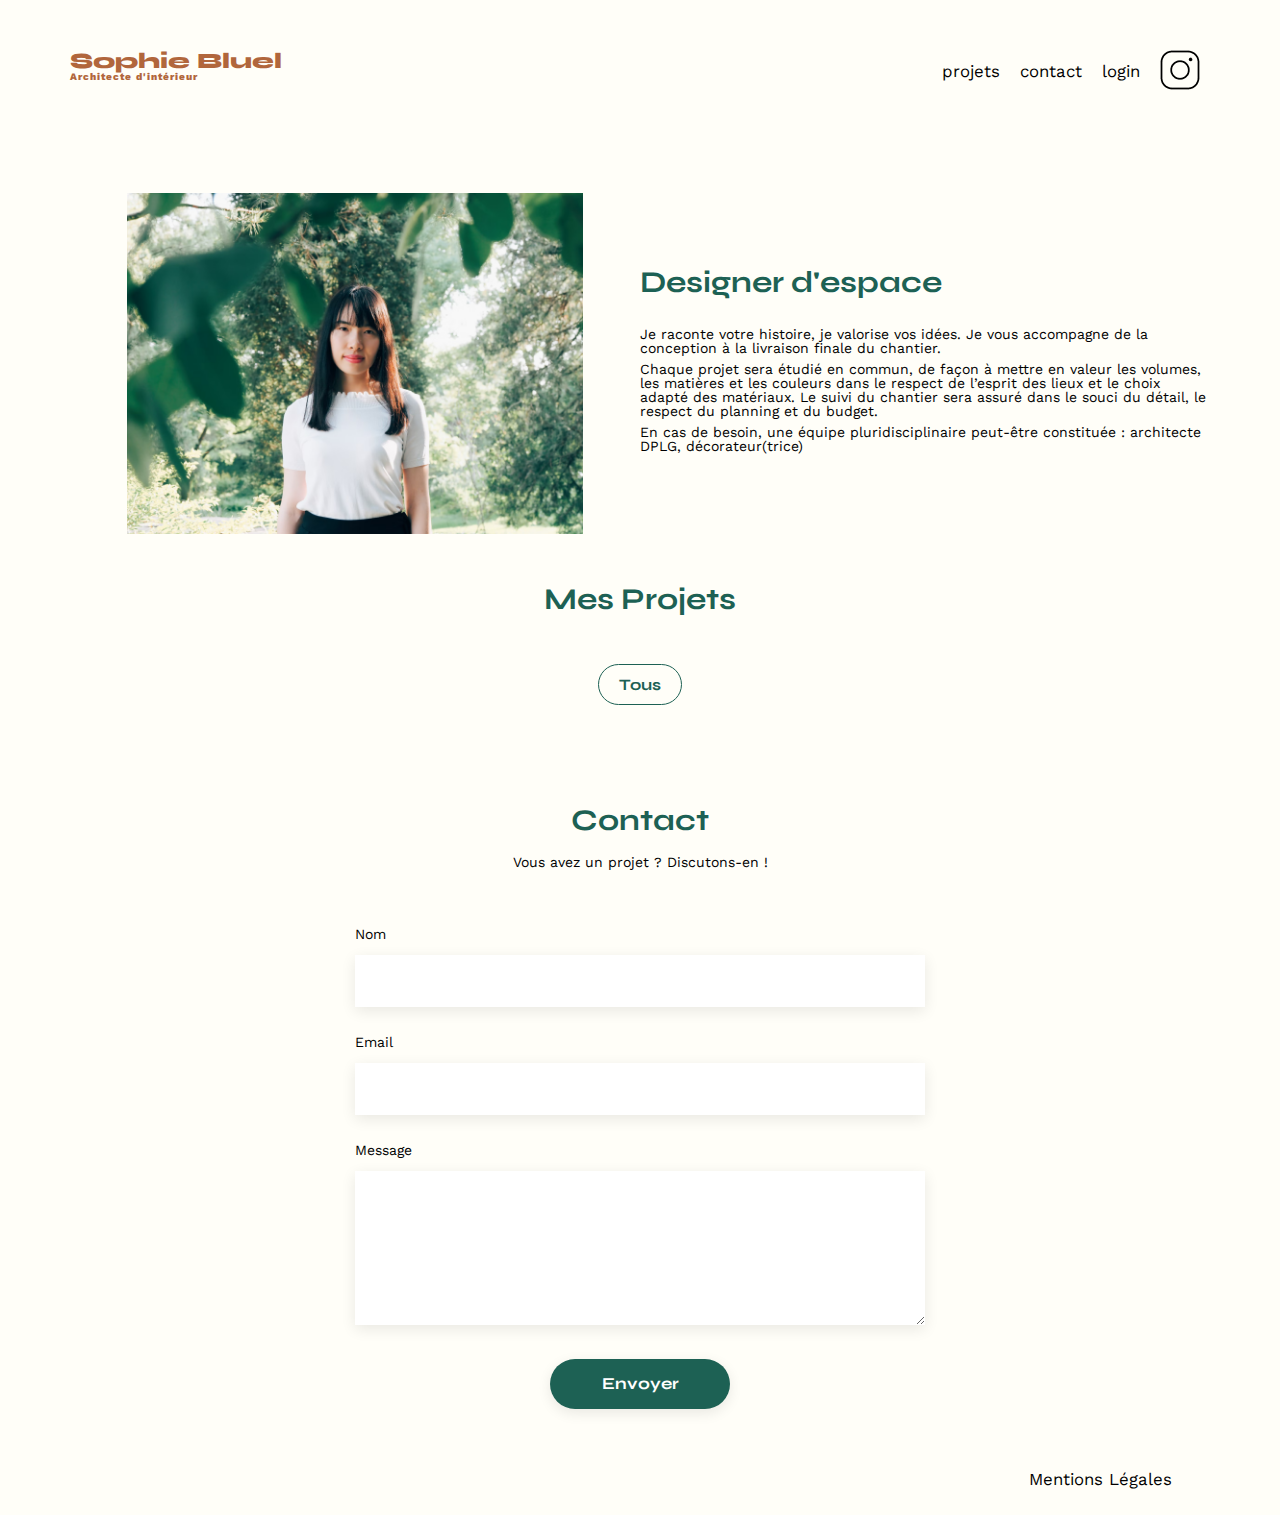
==== FrontEnd/index.html @ 3449b3fa "Front-end" ====
<!DOCTYPE html>
<html lang="fr">
<head>
	<meta charset="UTF-8">
	<title>Sophie Bluel - Architecte d'intérieur</title>
	<meta name="viewport" content="width=device-width, initial-scale=1.0">
	<link rel="preconnect" href="https://fonts.googleapis.com">
	<link rel="preconnect" href="https://fonts.gstatic.com" crossorigin>
	<link href="https://fonts.googleapis.com/css2?family=Syne:wght@700;800&family=Work+Sans&display=swap" rel="stylesheet">
	<meta name="description" content="">
	<link rel="stylesheet" href="./assets/style.css">
	<link rel="stylesheet" href="https://cdnjs.cloudflare.com/ajax/libs/font-awesome/6.2.1/css/all.min.css"
        integrity="sha512-MV7K8+y+gLIBoVD59lQIYicR65iaqukzvf/nwasF0nqhPay5w/9lJmVM2hMDcnK1OnMGCdVK+iQrJ7lzPJQd1w=="
        crossorigin="anonymous" referrerpolicy="no-referrer" />
	<link rel="icon" href="data:,">
    <script type="module" src="app.js"></script>
</head>
<body>
	<div id="modeedition">
		<a href="#"><i class="fa-solid fa-pen-to-square"></i><p>Mode édition</p></a>
	</div>
	<header>
		<h1>Sophie Bluel <span>Architecte d'intérieur</span></h1>
		<nav>
			<ul>
				<li><a href="#">projets</a></li>
				<li><a href="#">contact</a></li>
				<li id="login"><a href="login.html">login</a></li>
				<li id = "logout"><a href="#">logout</a></li>
				<li><img src="./assets/icons/instagram.png" alt="Instagram"></li>
			</ul>
		</nav>
	</header>
	<main>
		<section id="introduction">
			<figure>
				<img src="./assets/images/sophie-bluel.png" alt="">
			</figure>
			<article>
				<h2>Designer d'espace</h2>
				<p>Je raconte votre histoire, je valorise vos idées. Je vous accompagne de la conception à la livraison finale du chantier.</p>
				<p>Chaque projet sera étudié en commun, de façon à mettre en valeur les volumes, les matières et les couleurs dans le respect de l’esprit des lieux et le choix adapté des matériaux. Le suivi du chantier sera assuré dans le souci du détail, le respect du planning et du budget.</p>
				<p>En cas de besoin, une équipe pluridisciplinaire peut-être constituée : architecte DPLG, décorateur(trice)</p>
			</article>
		</section>
		<section id="portfolio">
			<div class="modifierprojets">
				<h2>Mes Projets</h2>
				<div id="modifier">
					<a href="#"><i class="fa-solid fa-pen-to-square"></i><p>Modifier</p></a>
				</div>
			</div>
			<div class="filtres">

			</div>
			<div class="gallery" id="gallery">

			</div>
		</section>
		<section id="contact">
			<h2>Contact</h2>
			<p>Vous avez un projet ? Discutons-en !</p>
			<form action="#" method="post">
				<label for="name">Nom</label>
				<input type="text" name="name" id="name">
				<label for="email">Email</label>
				<input type="email" name="email" id="email">
				<label for="message">Message</label>
				<textarea name="message" id="message" cols="30" rows="10"></textarea>
				<input type="submit" value="Envoyer">
			</form>
		</section>
		<div id="modale">
			<div class="modale">
				<div class="flecheetcroix">
					<i class="fa-solid fa-arrow-left cache"></i>
					<i class="fa-solid fa-xmark"></i>
				</div>
				<div class="galleriephoto">
					<h2>Galerie photo</h2>
					<div class="contenumodale">
							
					</div>
					<hr class="hrmodale1">
					<button class="btn-modale">Ajouter une photo</button>
				</div>
				<div class="ajoutphoto cache">
					<h2>Ajout Photo</h2>
					<div class="contenuajoutphoto">
							<form action="#" method="post" id="formajoutphoto">
								<div id="visualisationimage" class="cache">
									<img id="imagePreview" src="#" alt="Votre photo">
								</div>
								<div class="inputfile">
									<i class="fa-regular fa-image"></i>
									<button class="btn-inputfile" id="uploadButton">
										<span>+ Ajouter photo</span>
									</button>
									<input type="file" name="photo" id="photo" class="cache" accept="image/jpeg, image/png" required>
									<p>jpg, png : 4mo max</p>
								</div>
								<label for="titre">Titre</label>
								<input type="text" name="titre" id="titre" autocomplete="off" required>
								<label for="categorie">Catégorie</label>
								<input type="text" name="categorie" id="categorie" autocomplete="off" required>
								<hr class="hrmodale2">
								<button class="btn-valider" id="submitprojet">Valider</button>
							</form>
							<p id="messageErreurAjoutProjet"></p>
					</div>
				</div>
			</div>
		</div>
	</main>
	<footer>
		<nav>
			<ul>
				<li>Mentions Légales</li>
			</ul>
		</nav>
	</footer>
</body>
</html>
---- FrontEnd/assets/style.css ----
/* http://meyerweb.com/eric/tools/css/reset/
   v2.0 | 20110126
   License: none (public domain)
*/

html, body, div, span, applet, object, iframe,
h1, h2, h3, h4, h5, h6, p, blockquote, pre,
a, abbr, acronym, address, big, cite, code,
del, dfn, em, img, ins, kbd, q, s, samp,
small, strike, strong, sub, sup, tt, var,
b, u, i, center,
dl, dt, dd, ol, ul, li,
fieldset, form, label, legend,
table, caption, tbody, tfoot, thead, tr, th, td,
article, aside, canvas, details, embed,
figure, figcaption, footer, header, hgroup,
menu, nav, output, ruby, section, summary,
time, mark, audio, video {
	margin: 0;
	padding: 0;
	border: 0;
	font-size: 100%;
	font: inherit;
	vertical-align: baseline;
}

/* HTML5 display-role reset for older browsers */
article, aside, details, figcaption, figure,
footer, header, hgroup, menu, nav, section {
	display: block;
}

html {
	background-color: #FFFEF8;
	height: 100%;
	position: relative;
}

body {
	line-height: 1;
	height: 100%;
	display: flex;
    flex-direction: column;
}

ol, ul {
	list-style: none;
}

blockquote, q {
	quotes: none;
}

blockquote:before, blockquote:after,
q:before, q:after {
	content: '';
	content: none;
}

table {
	border-collapse: collapse;
	border-spacing: 0;
}

/** end reset css**/
main {
	flex: 1;
}

body {
	max-width: 1140px;
	margin:auto;
	font-family: 'Work Sans' ;
	font-size: 14px;
	height: 100%;
}

header {
	display: flex;
	justify-content: space-between;
	margin: 50px 0
}

section {
	margin: 50px 0
}

h1{
	display: flex;
	flex-direction: column;
	font-family: 'Syne';
	font-size: 22px;
	font-weight: 800;
	color: #B1663C
}

h1 > span {
	font-family: 'Work Sans';
	font-size:10px;
	letter-spacing: 0.1em;
;
}

h2{
	font-family: 'Syne';
	font-weight: 700;
	font-size: 30px;
	color: #1D6154
}

nav ul {
	display: flex;
	align-items: center;
	list-style-type: none;

}

nav li {
	padding: 0 10px;
	font-size: 1.2em;
}

li:hover {
	color: #B1663C;
	font-weight: 600;
}

a {
	text-decoration: none;
	cursor: pointer;
	color: black;
}

/************** Mode édition **************/

.cache {
	display: none !important;;
}

#modeedition a {
	display: flex;
	justify-content: center;
    padding: 10px;
    background-color: black;
    color: white;
    gap: 20px;
}

.modifierprojets {
	display: flex;
    justify-content: center;
	align-items: center;
    margin: 20px 0; 
}

.modifierprojets h2 {
	display: flex;
    align-items: center;
    position: relative;
	margin : 0px;
}

.modifierprojets a {
	display: flex;
	margin-left: 20px;
	align-items: center;
}

/********** Introduction ************/
#introduction {
	display: flex;
	align-items: center;
}

#introduction figure {
	flex: 1
}

#introduction img {
	display: block;
	margin: auto;
	width: 80%;
}

#introduction article {
	flex: 1
}

#introduction h2 {
	margin-bottom: 1em;
}

#introduction p {
	margin-bottom: 0.5em;
}


/********** Affichage modale **********/

#modale {
    display: none;
    position: absolute;
    z-index: 1;
    left: 0;
    top: 0;
    width: 100%;
    height: 100%;
    overflow: auto;
    background-color: rgba(0,0,0,0.4);
	justify-content: center; /* Centrer horizontalement */
    align-items: center;
}

.modale {
	display: flex;
	flex-direction: column;
    background-color: #fefefe;
    margin: 600px auto;
    padding: 20px;
    border: 1px solid #1D6154;
    width: 50%;
    text-align: center;
	gap:15px;
}

/************* Modale n°1 ***********/
.contenumodale {
	max-width: 100%;
	display: grid;
	grid-template-columns: 1fr 1fr 1fr 1fr 1fr;
	grid-column-gap: 20px;
	grid-row-gap: 20px;
	margin:50px 80px;
}

.contenumodale img {
	max-width: 100%;
    height: auto;
}

.contenumodale div {
	position: relative;
}

.contenumodale span {
	position: absolute;
	margin : 10px;
	z-index: 1;
	right:0;
    top: 0;
	border-radius: 2px;
	background-color: black;
}

.btn-modale {
	font-size: 14px;
	font-weight: 700;
	color: white;
	background-color: #1D6154;
	padding : 10px 50px;
	margin: 10px auto;
	border-radius: 60px ;
	border:none;
}

.fa-xmark {
	margin-left: auto;
    font-size: 25px;
    font-weight: bold;
}

.fa-xmark:hover, .fa-arrow-left:hover {
    text-decoration: none;
    cursor: pointer;
}

.fa-trash-can {
	padding: 5px;
	color: white;
}

.hrmodale1 {
	border: 1px solid #B3B3B3;
	margin: 20px 80px;
}


/******** Modale n°2 *******/

.flecheetcroix {
	display: flex;
	justify-content: space-between;
}

.fa-arrow-left {
	font-size: 25px;
	width: auto;
	font-weight: bold;
}

.fa-image {
	color: #B9C5CC;
	font-size: 60px;
}

.inputfile {
	background-color: #E8F1F6;
	display: flex;
	flex-direction: column;
	align-items: center;
	gap: 5px;
	padding:30px;
}

.inputfile p {
	font-size: 10px;
	font-weight: 400;
	color:#444444;
}

.btn-inputfile {
	font-size: 14px;
	font-weight: 700;
	color: white;
	background-color: #CBD6DC;
	padding : 10px 50px;
	margin: 10px auto;
	border-radius: 60px ;
	border:none;
	z-index:0;
	align-items: center;
}

.btn-inputfile span{
	font-size: 14px;
	font-weight: 500;
	color:#306685;
	z-index:0;
}

.btn-inputfile input {
	position : absolute;
	right:0;
    top: 0;
	z-index:1;
	opacity: 0;
}

.contenuajoutphoto form {
	display: flex;
	flex-direction: column;
	text-align: center;
	margin:50px 80px;
}

.contenuajoutphoto label {
	text-align: left;
}

.hrmodale2 {
	border: 1px solid #1D6154;
	margin: 20px 0;
}

.btn-valider {
	font-size: 14px;
	font-weight: 700;
	color: white;
	background-color: #A7A7A7;
	padding : 10px 50px;
	margin: 10px auto;
	border-radius: 60px ;
	border:none;
}

#imagePreview {
	max-width: 420px;
	height: auto;
}

/*********** Boutons de Filtre *********/

.filtres {
	display: flex;
	justify-content: center;
	margin: 50px 0px;
	gap:20px;
}

.btn {
	border: 1px solid #1D6154;
	border-radius: 60px;
	font-size: 16px;
	padding: 10px 20px;
	color : #1D6154;
	background-color: transparent;
	font-weight: 700;
	font-family: 'Syne';
	cursor: pointer;
}

.btn:hover {
	background-color: #1D6154;
	color : white;
}

/********** Projets ***********/
.gallery {
	width: 100%;
	display: grid;
	grid-template-columns: 1fr 1fr 1fr;
	grid-column-gap: 20px;
	grid-row-gap: 20px;
}

.gallery img {
	width: 100%;
}

figcaption {
	margin-top:5px;
	font-family: "Work Sans";
	font-size: 13px;
	font-weight: 400;
}

/************* Formulaire de contact ***********/
#contact {
	width: 50%;
	margin: auto;
}

#contact > * {
	text-align: center;

}

#contact h2{
	margin-bottom: 20px;
}

#contact form {
	text-align: left;
	margin-top:30px;
	display: flex;
	flex-direction: column;
}

#contact input, #formulaireConnexion input, .contenuajoutphoto input {
	height: 50px;
	font-size: 1.2em;
	border: none;
	box-shadow: 0px 4px 14px rgba(0, 0, 0, 0.09);
	cursor: pointer; 
}

#contact label, .formulaire label, .contenuajoutphoto label {
	margin: 2em 0 1em 0;
}

#contact textarea {
	border: none;
	box-shadow: 0px 4px 14px rgba(0, 0, 0, 0.09);
}

input[type="submit"]{
	font-family: 'Syne';
	font-weight: 700;
	color: white;
	background-color: #1D6154;
	margin : 2em auto ;
	width: 180px;
	text-align: center;
	border-radius: 60px ;
}

#portfolio h2 {
	text-align: center;
}

/************ Login ***********/
.login {
	display: flex;
	flex-direction: column;
	height: 100%;
	width: 30%;
	margin: auto;
}

#formulaireConnexion {
	display:flex;
	flex-direction: column;
	gap:15px;
	margin-top: 30px;
}

.login h1 {
	text-align: center;
	color: #1D6154;
	font-weight: 700;
}

#messageErreur {
	text-align: center;
	color: red;
}

.mdpOublie {
	font-size: 14px;
	font-weight: 500;
	text-align: center;
	color: #1D6154;
}

/********* Footer *************/

footer nav ul {
	display: flex;
	justify-content: flex-end;
	margin: 2em
}

footer {
    margin-top: auto; /* Colle le footer en bas */
}
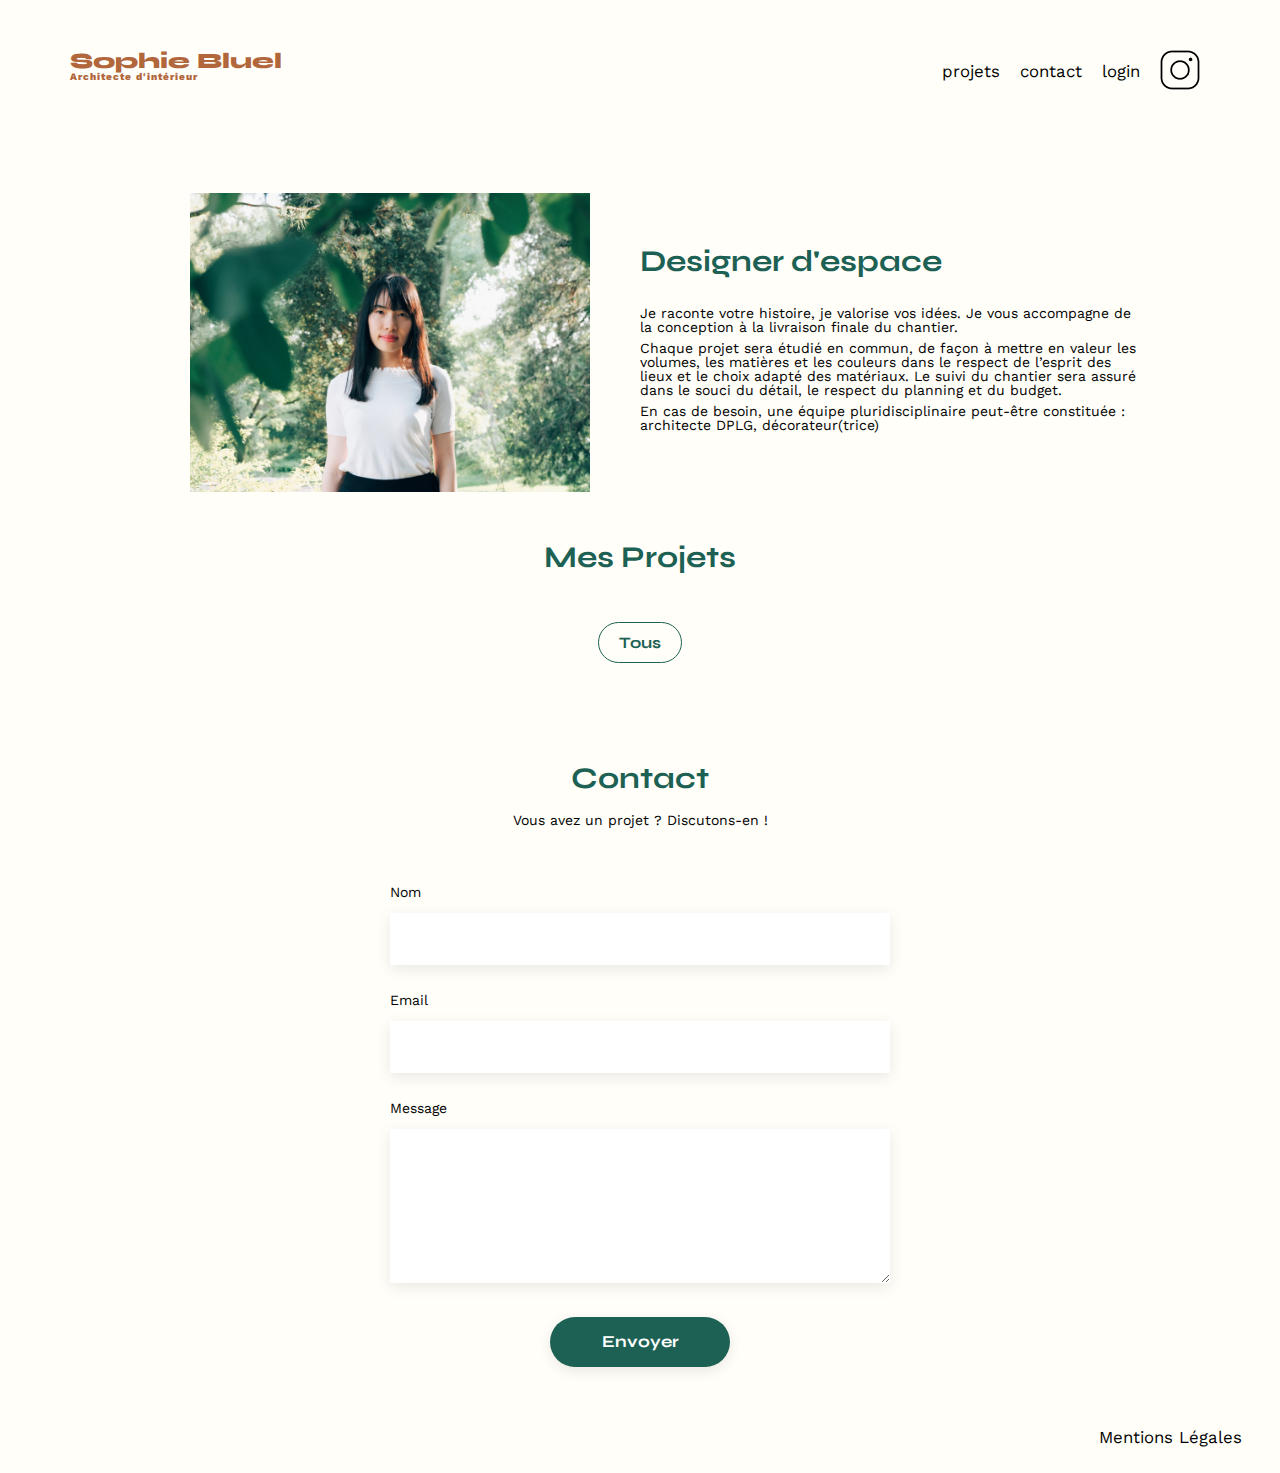
==== commit 84c5f359: "Corrections css" ====
--- a/FrontEnd/index.html
+++ b/FrontEnd/index.html
@@ -70,48 +70,48 @@
 				<input type="submit" value="Envoyer">
 			</form>
 		</section>
-		<div id="modale">
-			<div class="modale">
-				<div class="flecheetcroix">
-					<i class="fa-solid fa-arrow-left cache"></i>
-					<i class="fa-solid fa-xmark"></i>
+	</main>
+	<div id="modalecover">
+		<div class="modale">
+			<div class="flecheetcroix">
+				<i class="fa-solid fa-arrow-left cache"></i>
+				<i class="fa-solid fa-xmark"></i>
+			</div>
+			<div class="galleriephoto">
+				<h2>Galerie photo</h2>
+				<div class="contenumodale">
+						
 				</div>
-				<div class="galleriephoto">
-					<h2>Galerie photo</h2>
-					<div class="contenumodale">
-							
-					</div>
-					<hr class="hrmodale1">
-					<button class="btn-modale">Ajouter une photo</button>
-				</div>
-				<div class="ajoutphoto cache">
-					<h2>Ajout Photo</h2>
-					<div class="contenuajoutphoto">
-							<form action="#" method="post" id="formajoutphoto">
-								<div id="visualisationimage" class="cache">
-									<img id="imagePreview" src="#" alt="Votre photo">
-								</div>
-								<div class="inputfile">
-									<i class="fa-regular fa-image"></i>
-									<button class="btn-inputfile" id="uploadButton">
-										<span>+ Ajouter photo</span>
-									</button>
-									<input type="file" name="photo" id="photo" class="cache" accept="image/jpeg, image/png" required>
-									<p>jpg, png : 4mo max</p>
-								</div>
-								<label for="titre">Titre</label>
-								<input type="text" name="titre" id="titre" autocomplete="off" required>
-								<label for="categorie">Catégorie</label>
-								<input type="text" name="categorie" id="categorie" autocomplete="off" required>
-								<hr class="hrmodale2">
-								<button class="btn-valider" id="submitprojet">Valider</button>
-							</form>
-							<p id="messageErreurAjoutProjet"></p>
-					</div>
+				<hr class="hrmodale1">
+				<button class="btn-modale">Ajouter une photo</button>
+			</div>
+			<div class="ajoutphoto cache">
+				<h2>Ajout Photo</h2>
+				<div class="contenuajoutphoto">
+						<form action="#" method="post" id="formajoutphoto">
+							<div id="visualisationimage" class="cache">
+								<img id="imagePreview" src="#" alt="Votre photo">
+							</div>
+							<div class="inputfile">
+								<i class="fa-regular fa-image"></i>
+								<button class="btn-inputfile" id="uploadButton">
+									<span>+ Ajouter photo</span>
+								</button>
+								<input type="file" name="photo" id="photo" class="cache" accept="image/jpeg, image/png" required>
+								<p>jpg, png : 4mo max</p>
+							</div>
+							<label for="titre">Titre</label>
+							<input type="text" name="titre" id="titre" autocomplete="off" required>
+							<label for="categorie">Catégorie</label>
+							<input type="text" name="categorie" id="categorie" autocomplete="off" required>
+							<hr class="hrmodale2">
+							<button class="btn-valider" id="submitprojet">Valider</button>
+						</form>
+						<p id="messageErreurAjoutProjet"></p>
 				</div>
 			</div>
 		</div>
-	</main>
+	</div>
 	<footer>
 		<nav>
 			<ul>
--- a/FrontEnd/assets/style.css
+++ b/FrontEnd/assets/style.css
@@ -30,19 +30,6 @@
 	display: block;
 }
 
-html {
-	background-color: #FFFEF8;
-	height: 100%;
-	position: relative;
-}
-
-body {
-	line-height: 1;
-	height: 100%;
-	display: flex;
-    flex-direction: column;
-}
-
 ol, ul {
 	list-style: none;
 }
@@ -63,22 +50,36 @@
 }
 
 /** end reset css**/
+
+html {
+	background-color: #FFFEF8;
+	min-height: 100%;
+	position: relative;
+}
+
 main {
 	flex: 1;
+	max-width: 1000px;
+	margin: 0 auto;
 }
 
 body {
-	max-width: 1140px;
-	margin:auto;
+	
+	min-height:100vh;
+	margin:0 auto;
 	font-family: 'Work Sans' ;
 	font-size: 14px;
-	height: 100%;
+	display: flex;
+    flex-direction: column;
+	line-height: 1;
 }
 
 header {
 	display: flex;
 	justify-content: space-between;
-	margin: 50px 0
+	margin : 50px auto;
+	width: 100%;
+	max-width: 1140px;
 }
 
 section {
@@ -173,7 +174,7 @@
 }
 
 #introduction figure {
-	flex: 1
+	flex: 1;
 }
 
 #introduction img {
@@ -183,7 +184,7 @@
 }
 
 #introduction article {
-	flex: 1
+	flex: 1;
 }
 
 #introduction h2 {
@@ -197,30 +198,31 @@
 
 /********** Affichage modale **********/
 
-#modale {
+#modalecover {
     display: none;
     position: absolute;
     z-index: 1;
     left: 0;
     top: 0;
+	bottom:0;
+	right:0;
     width: 100%;
-    height: 100%;
-    overflow: auto;
+    min-height: 100%;
     background-color: rgba(0,0,0,0.4);
-	justify-content: center; /* Centrer horizontalement */
-    align-items: center;
 }
 
 .modale {
+	position:relative;
 	display: flex;
 	flex-direction: column;
     background-color: #fefefe;
-    margin: 600px auto;
+    margin: 580px auto;
     padding: 20px;
     border: 1px solid #1D6154;
-    width: 50%;
+    width: 630px;
     text-align: center;
 	gap:15px;
+	overflow: auto;
 }
 
 /************* Modale n°1 ***********/
@@ -378,6 +380,9 @@
 	height: auto;
 }
 
+#messageErreurAjoutProjet {
+	color:red;
+}
 /*********** Boutons de Filtre *********/
 
 .filtres {
@@ -498,11 +503,13 @@
 	text-align: center;
 	color: #1D6154;
 	font-weight: 700;
+	margin-top: 50px;
 }
 
 #messageErreur {
 	text-align: center;
 	color: red;
+	margin-bottom: 10px;
 }
 
 .mdpOublie {
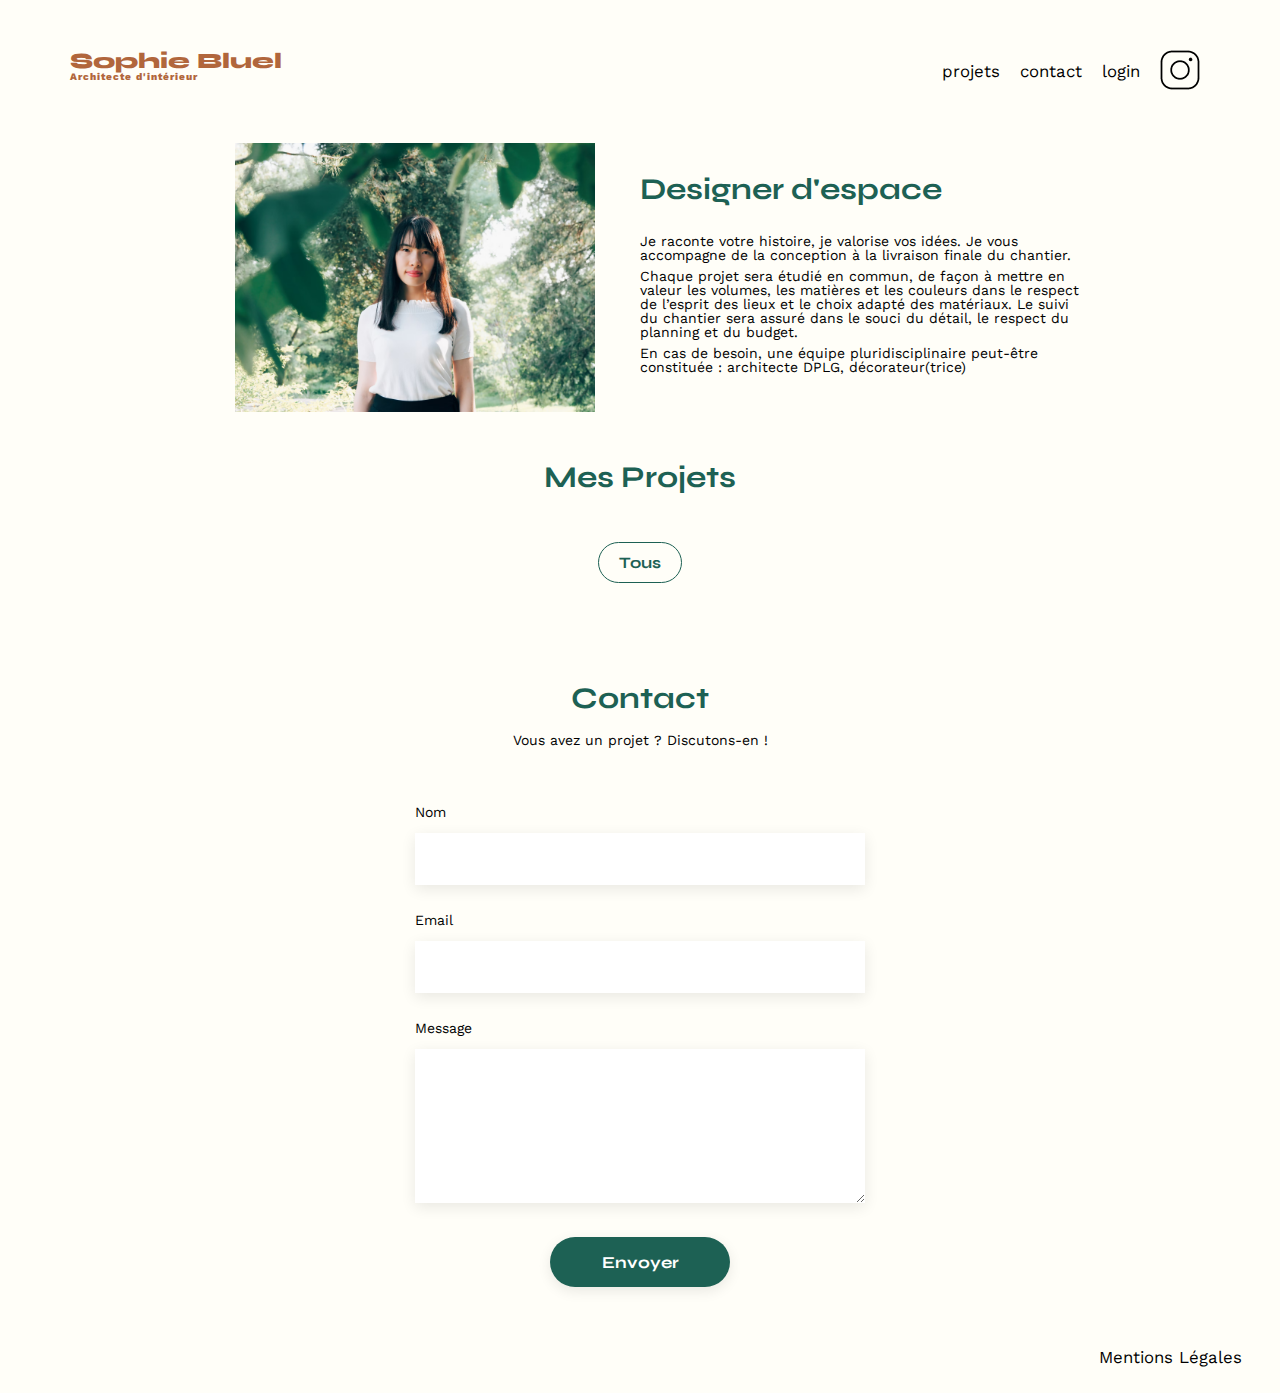
==== commit 3ac102a8: "Validation W3C" ====
--- a/FrontEnd/index.html
+++ b/FrontEnd/index.html
@@ -11,7 +11,7 @@
 	<link rel="stylesheet" href="./assets/style.css">
 	<link rel="stylesheet" href="https://cdnjs.cloudflare.com/ajax/libs/font-awesome/6.2.1/css/all.min.css"
         integrity="sha512-MV7K8+y+gLIBoVD59lQIYicR65iaqukzvf/nwasF0nqhPay5w/9lJmVM2hMDcnK1OnMGCdVK+iQrJ7lzPJQd1w=="
-        crossorigin="anonymous" referrerpolicy="no-referrer" />
+        crossorigin="anonymous" referrerpolicy="no-referrer">
 	<link rel="icon" href="data:,">
     <script type="module" src="app.js"></script>
 </head>
@@ -32,9 +32,9 @@
 		</nav>
 	</header>
 	<main>
-		<section id="introduction">
+		<div id="introduction">
 			<figure>
-				<img src="./assets/images/sophie-bluel.png" alt="">
+				<img src="./assets/images/sophie-bluel.png" alt="Portrait Sophie Bluel">
 			</figure>
 			<article>
 				<h2>Designer d'espace</h2>
@@ -42,7 +42,7 @@
 				<p>Chaque projet sera étudié en commun, de façon à mettre en valeur les volumes, les matières et les couleurs dans le respect de l’esprit des lieux et le choix adapté des matériaux. Le suivi du chantier sera assuré dans le souci du détail, le respect du planning et du budget.</p>
 				<p>En cas de besoin, une équipe pluridisciplinaire peut-être constituée : architecte DPLG, décorateur(trice)</p>
 			</article>
-		</section>
+		</div>
 		<section id="portfolio">
 			<div class="modifierprojets">
 				<h2>Mes Projets</h2>
--- a/FrontEnd/assets/style.css
+++ b/FrontEnd/assets/style.css
@@ -59,7 +59,7 @@
 
 main {
 	flex: 1;
-	max-width: 1000px;
+	max-width: 900px;
 	margin: 0 auto;
 }
 
@@ -99,7 +99,6 @@
 	font-family: 'Work Sans';
 	font-size:10px;
 	letter-spacing: 0.1em;
-;
 }
 
 h2{
@@ -488,7 +487,7 @@
 	display: flex;
 	flex-direction: column;
 	height: 100%;
-	width: 30%;
+	width: 380px;
 	margin: auto;
 }
 
@@ -499,7 +498,7 @@
 	margin-top: 30px;
 }
 
-.login h1 {
+.login h2 {
 	text-align: center;
 	color: #1D6154;
 	font-weight: 700;
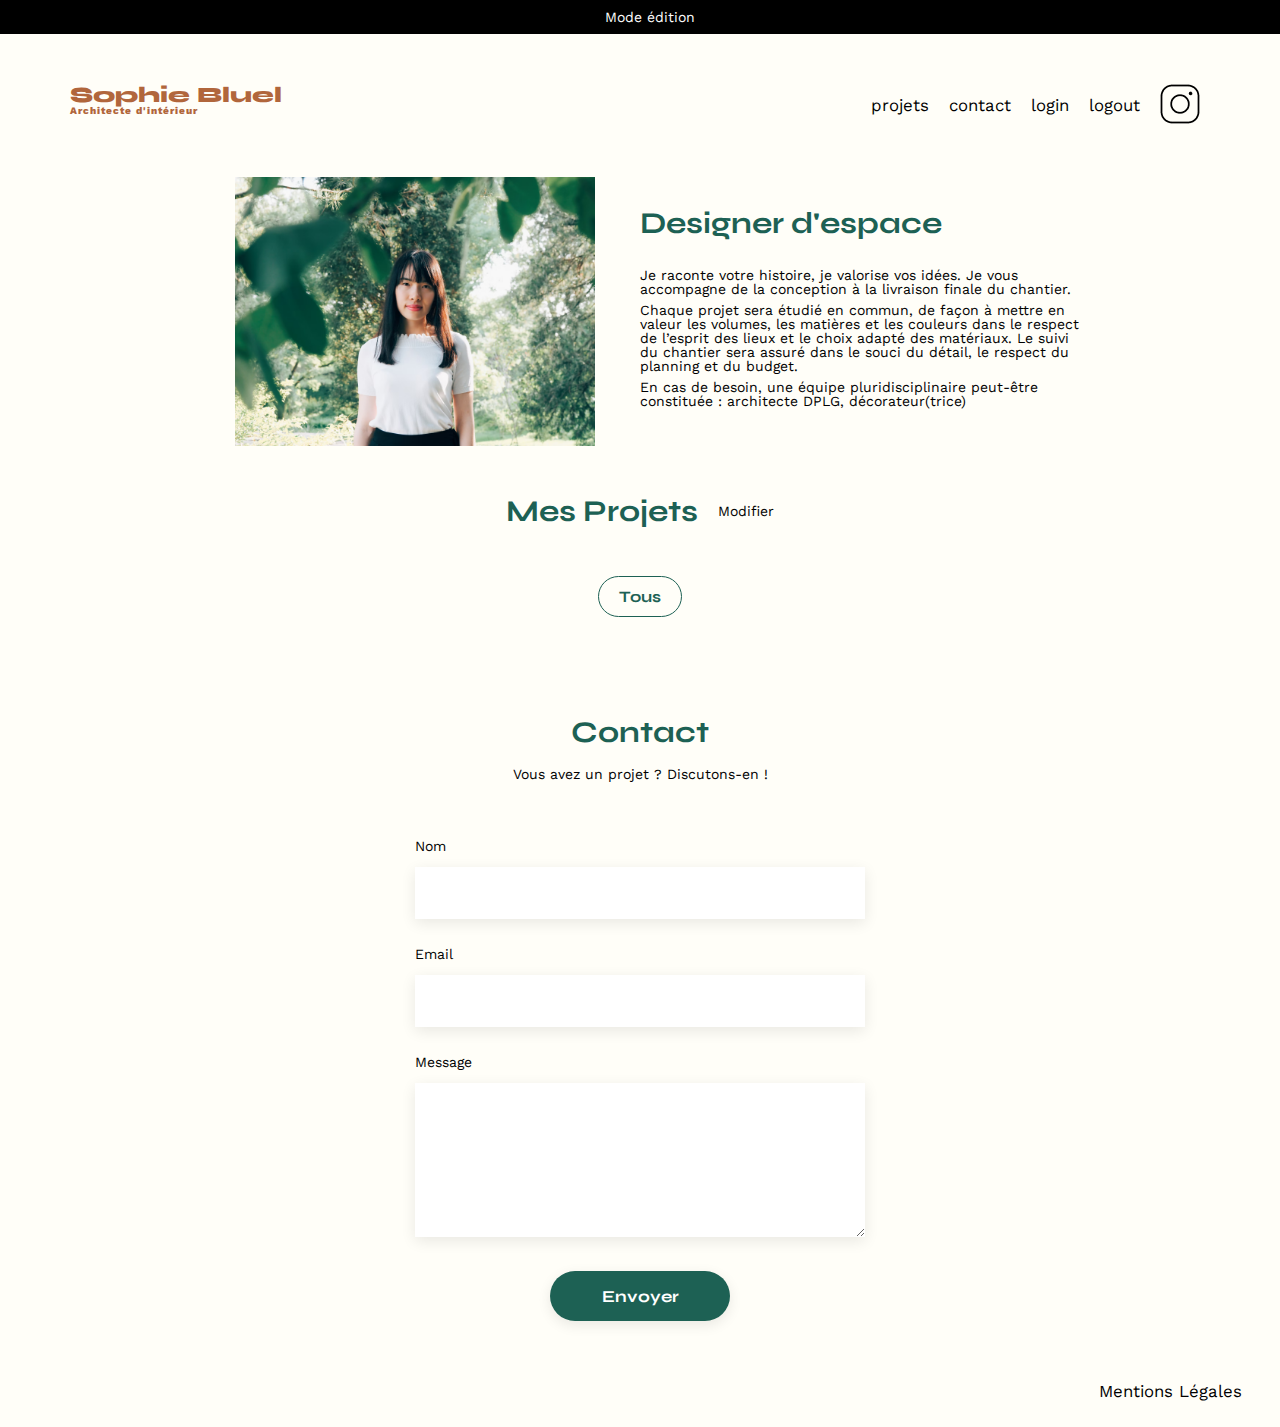
==== commit e4eae59f: "Changement de l'input du formulaire ajout photo en select avec génération dynamique des options apre" ====
--- a/FrontEnd/index.html
+++ b/FrontEnd/index.html
@@ -23,8 +23,8 @@
 		<h1>Sophie Bluel <span>Architecte d'intérieur</span></h1>
 		<nav>
 			<ul>
-				<li><a href="#">projets</a></li>
-				<li><a href="#">contact</a></li>
+				<li><a href="#portfolio">projets</a></li>
+				<li><a href="#contact">contact</a></li>
 				<li id="login"><a href="login.html">login</a></li>
 				<li id = "logout"><a href="#">logout</a></li>
 				<li><img src="./assets/icons/instagram.png" alt="Instagram"></li>
@@ -97,13 +97,13 @@
 								<button class="btn-inputfile" id="uploadButton">
 									<span>+ Ajouter photo</span>
 								</button>
-								<input type="file" name="photo" id="photo" class="cache" accept="image/jpeg, image/png" required>
+								<input type="file" name="photo" id="photo" class="cache" accept="image/jpeg, image/png">
 								<p>jpg, png : 4mo max</p>
 							</div>
 							<label for="titre">Titre</label>
 							<input type="text" name="titre" id="titre" autocomplete="off" required>
 							<label for="categorie">Catégorie</label>
-							<input type="text" name="categorie" id="categorie" autocomplete="off" required>
+							<select name="categorie" id="categorie" required></select>
 							<hr class="hrmodale2">
 							<button class="btn-valider" id="submitprojet">Valider</button>
 						</form>
--- a/FrontEnd/assets/style.css
+++ b/FrontEnd/assets/style.css
@@ -450,7 +450,8 @@
 	flex-direction: column;
 }
 
-#contact input, #formulaireConnexion input, .contenuajoutphoto input {
+#contact input, #formulaireConnexion input,
+ .contenuajoutphoto input, .contenuajoutphoto select {
 	height: 50px;
 	font-size: 1.2em;
 	border: none;
